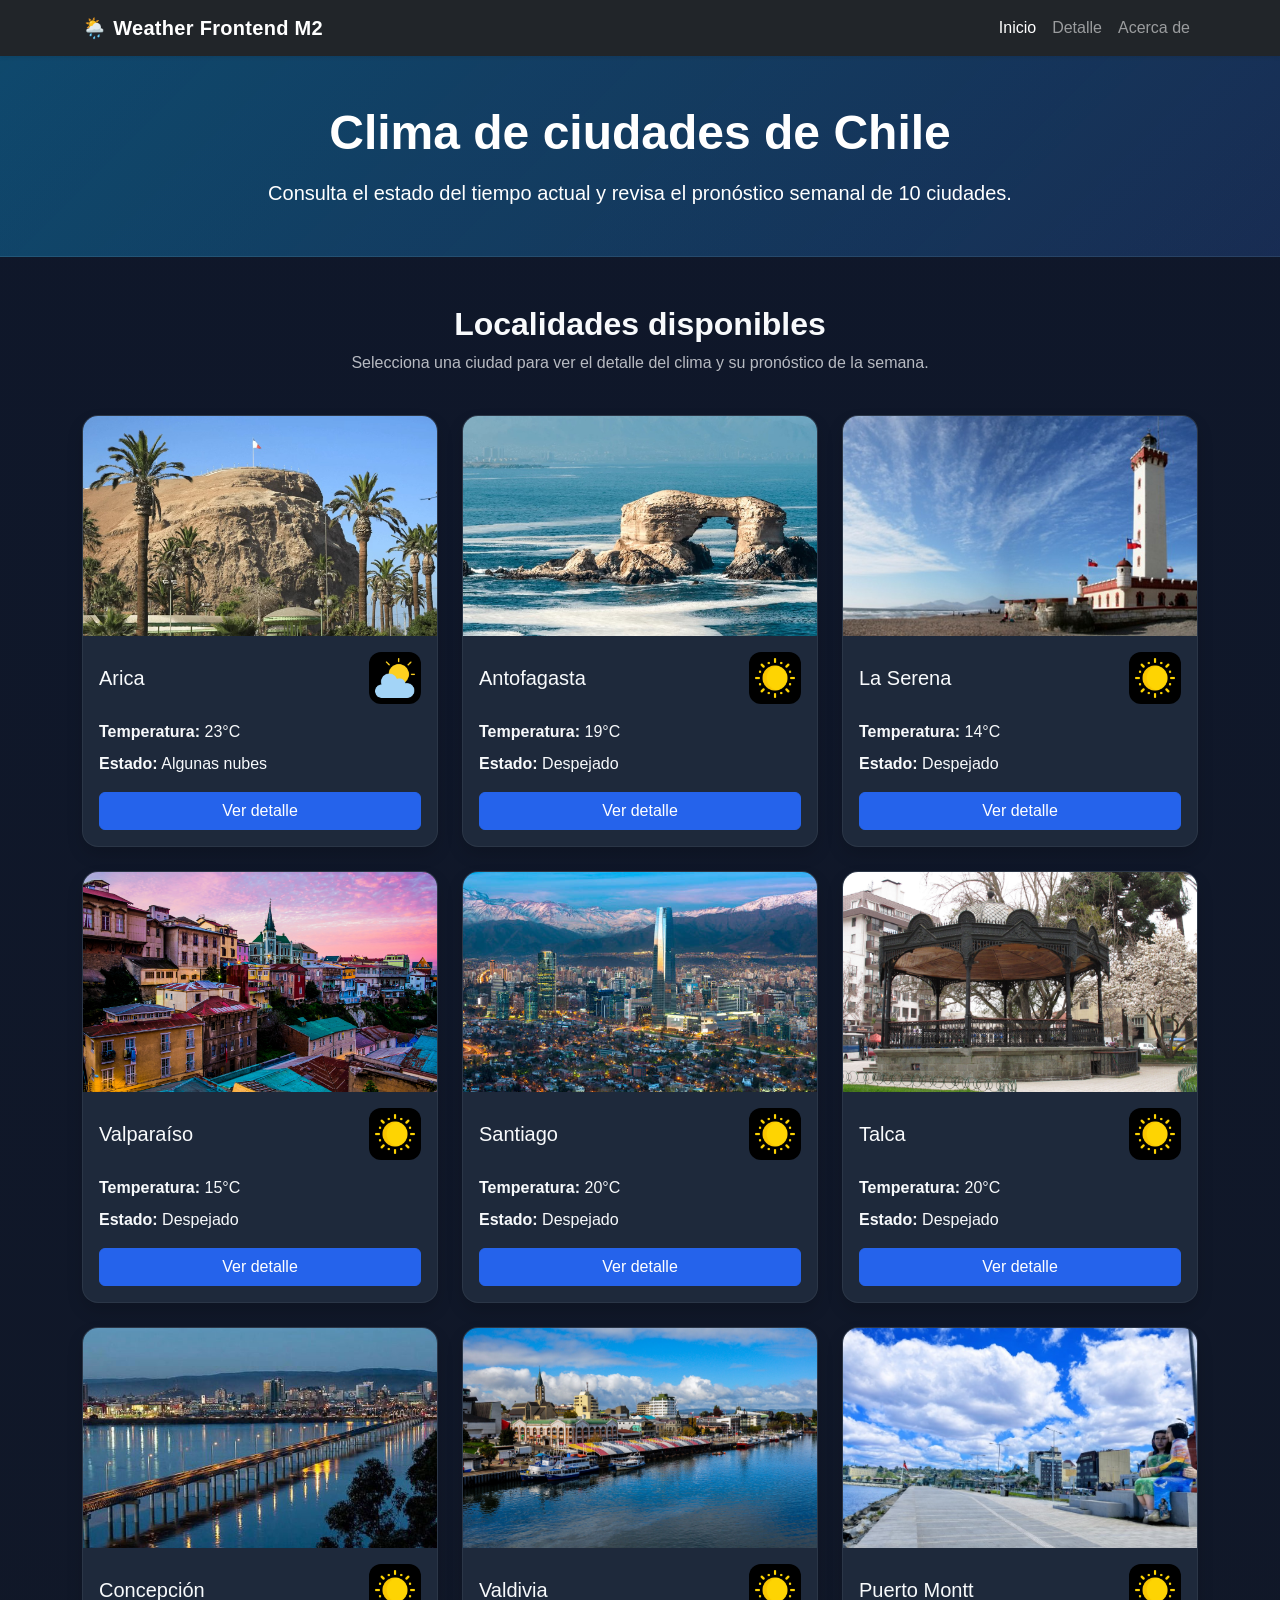
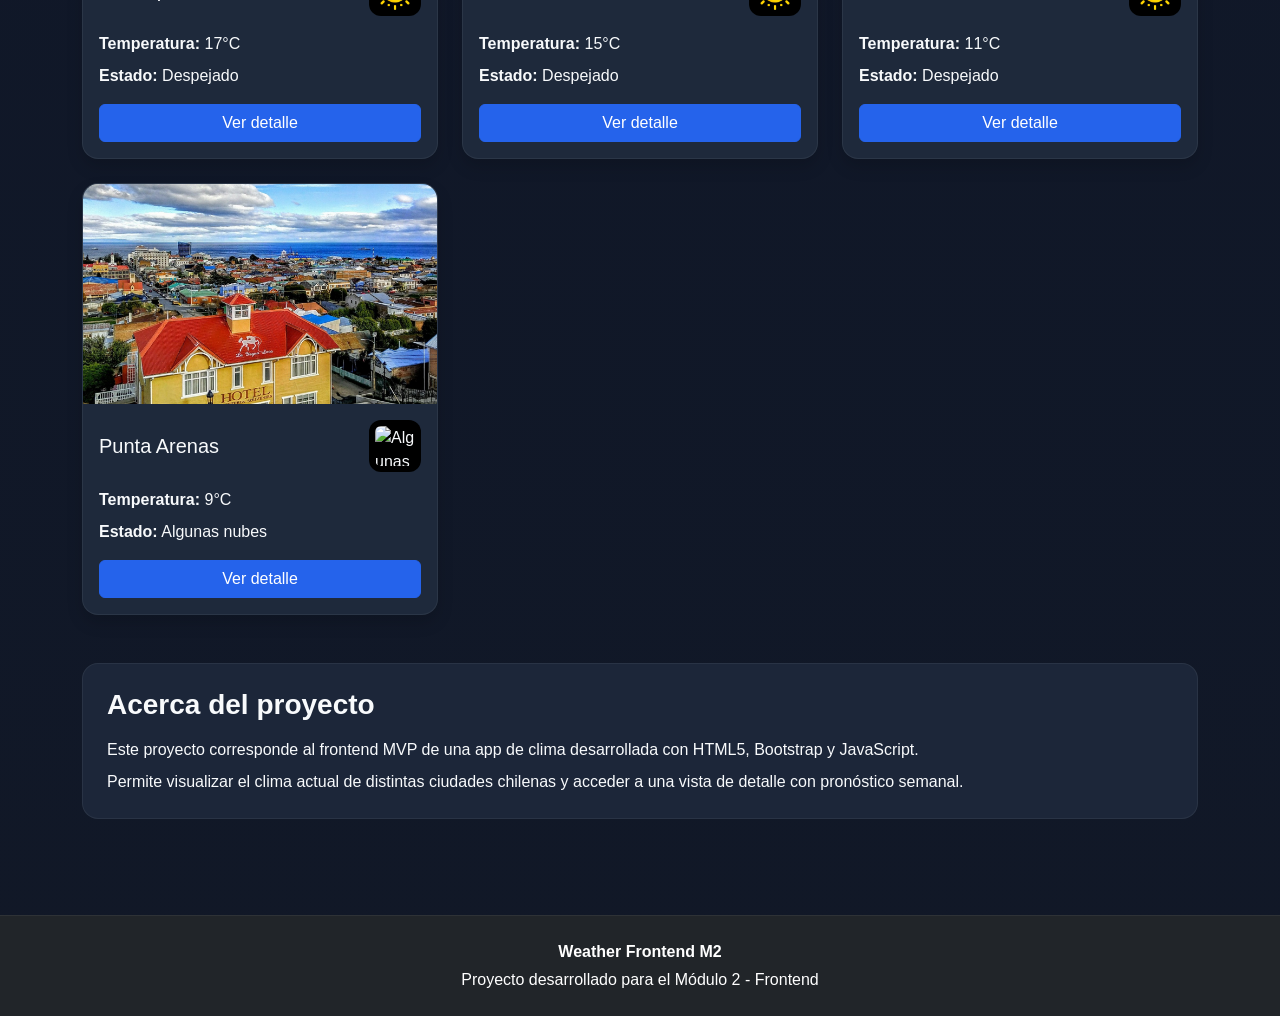
==== index.html @ e2b41e1c "crea estructura inicial del proyecto" ====
<!DOCTYPE html>
<html lang="es">
<head>
  <meta charset="UTF-8">
  <meta name="viewport" content="width=device-width, initial-scale=1.0">
  <title>Weather Frontend M2 - Inicio</title>

  <!-- Bootstrap CSS -->
  <link
    href="https://cdn.jsdelivr.net/npm/bootstrap@5.3.3/dist/css/bootstrap.min.css"
    rel="stylesheet"
  >

  <!-- CSS propio -->
  <link rel="stylesheet" href="assets/css/styles.css">
</head>
<body>

  <!-- Header -->
  <header>
    <!-- Navbar -->
    <nav class="navbar navbar-expand-lg navbar-dark bg-dark shadow-sm">
      <div class="container">
        <a class="navbar-brand fw-bold" href="index.html">🌦️ Weather Frontend M2</a>

        <button
          class="navbar-toggler"
          type="button"
          data-bs-toggle="collapse"
          data-bs-target="#menuNavbar"
          aria-controls="menuNavbar"
          aria-expanded="false"
          aria-label="Abrir menú"
        >
          <span class="navbar-toggler-icon"></span>
        </button>

        <div class="collapse navbar-collapse" id="menuNavbar">
          <ul class="navbar-nav ms-auto">
            <li class="nav-item">
              <a class="nav-link active" href="index.html">Inicio</a>
            </li>
            <li class="nav-item">
              <a class="nav-link" href="detalle.html">Detalle</a>
            </li>
            <li class="nav-item">
              <a class="nav-link" href="#acerca">Acerca de</a>
            </li>
          </ul>
        </div>
      </div>
    </nav>

    <!-- Hero / portada -->
    <section class="hero text-white text-center py-5">
      <div class="container">
        <h1 class="display-5 fw-bold mb-3">Clima de ciudades de Chile</h1>
        <p class="lead mb-0">
          Consulta el estado del tiempo actual y revisa el pronóstico semanal de 10 ciudades.
        </p>
      </div>
    </section>
  </header>

  <!-- Main -->
  <main class="py-5">
    <section class="container">
      <div class="row mb-4">
        <div class="col-12 text-center">
          <h2 class="fw-bold">Localidades disponibles</h2>
          <p class="text-light-subtle">
            Selecciona una ciudad para ver el detalle del clima y su pronóstico de la semana.
          </p>
        </div>
      </div>

      <!-- Aquí se insertan las cards con JS -->
      <div class="row g-4" id="contenedor-ciudades"></div>
    </section>

    <!-- Acerca de -->
    <section id="acerca" class="container mt-5">
      <article class="p-4 rounded-4 seccion-acerca">
        <h3 class="fw-bold mb-3">Acerca del proyecto</h3>
        <p class="mb-2">
          Este proyecto corresponde al frontend MVP de una app de clima desarrollada con HTML5,
          Bootstrap y JavaScript.
        </p>
        <p class="mb-0">
          Permite visualizar el clima actual de distintas ciudades chilenas y acceder a una vista
          de detalle con pronóstico semanal.
        </p>
      </article>
    </section>
  </main>

  <!-- Footer -->
  <footer class="bg-dark text-white py-4 mt-5">
    <div class="container text-center">
      <p class="mb-1 fw-semibold">Weather Frontend M2</p>
      <p class="mb-0">Proyecto desarrollado para el Módulo 2 - Frontend</p>
    </div>
  </footer>

  <!-- Bootstrap JS -->
  <script
    src="https://cdn.jsdelivr.net/npm/bootstrap@5.3.3/dist/js/bootstrap.bundle.min.js"
  ></script>

  <!-- JS propio -->
  <script src="assets/js/data.js"></script>
  <script src="assets/js/main.js"></script>
</body>
</html>
---- assets/css/styles.css ----
/* Estilos generales */
body {
  background: linear-gradient(180deg, #0f172a 0%, #111827 100%);
  color: #f8fafc;
  font-family: Verdana, Arial, Helvetica, sans-serif;
  min-height: 100vh;
}

/* Hero */
.hero {
  background: linear-gradient(135deg, rgba(14, 165, 233, 0.35), rgba(59, 130, 246, 0.2));
  border-bottom: 1px solid rgba(255, 255, 255, 0.08);
}

/* Navbar */
.navbar-brand {
  letter-spacing: 0.3px;
}

/* Tarjetas de ciudades */
.tarjeta-ciudad {
  background-color: #1e293b;
  border: 1px solid rgba(255, 255, 255, 0.06);
  border-radius: 1rem;
  overflow: hidden;
  transition: transform 0.2s ease, box-shadow 0.2s ease;
}

.tarjeta-ciudad:hover {
  transform: translateY(-4px);
  box-shadow: 0 12px 24px rgba(0, 0, 0, 0.28);
}

.imagen-ciudad {
  width: 100%;
  height: 220px;
  object-fit: cover;
}

.icono-clima {
  width: 52px;
  height: 52px;
  object-fit: contain;
  background-color: #000;
  padding: 6px;
  border-radius: 12px;
}

.card-title,
.card-text,
.card-body {
  color: #f8fafc;
}

/* Botones */
.btn-primary {
  background-color: #2563eb;
  border-color: #2563eb;
}

.btn-primary:hover {
  background-color: #1d4ed8;
  border-color: #1d4ed8;
}

.btn-outline-light:hover {
  color: #0f172a;
}

/* Sección acerca de */
.seccion-acerca {
  background-color: rgba(30, 41, 59, 0.92);
  border: 1px solid rgba(255, 255, 255, 0.06);
}

/* Detalle */
.detalle-card {
  background-color: #1e293b;
  border: 1px solid rgba(255, 255, 255, 0.06);
  border-radius: 1rem;
}

.imagen-detalle {
  min-height: 100%;
  max-height: 420px;
  object-fit: cover;
}

.icono-detalle {
  width: 64px;
  height: 64px;
  object-fit: contain;
  background-color: #000;
  padding: 8px;
  border-radius: 14px;
}

/* Tarjetas del pronóstico */
.tarjeta-pronostico {
  background-color: #1e293b;
  border: 1px solid rgba(255, 255, 255, 0.06);
  border-radius: 1rem;
  color: #f8fafc;
  transition: transform 0.2s ease, box-shadow 0.2s ease;
}

.tarjeta-pronostico:hover {
  transform: translateY(-3px);
  box-shadow: 0 10px 20px rgba(0, 0, 0, 0.22);
}

/* Textos secundarios */
.text-light-subtle {
  color: rgba(248, 250, 252, 0.72) !important;
}

/* Footer */
footer {
  border-top: 1px solid rgba(255, 255, 255, 0.06);
}

/* Responsive */
@media (max-width: 420px) {
  .hero {
    padding-top: 2.5rem !important;
    padding-bottom: 2.5rem !important;
  }

  .imagen-ciudad {
    height: 200px;
  }

  .icono-clima {
    width: 46px;
    height: 46px;
  }

  .icono-detalle {
    width: 56px;
    height: 56px;
  }

  .card-body {
    padding: 1rem;
  }
}
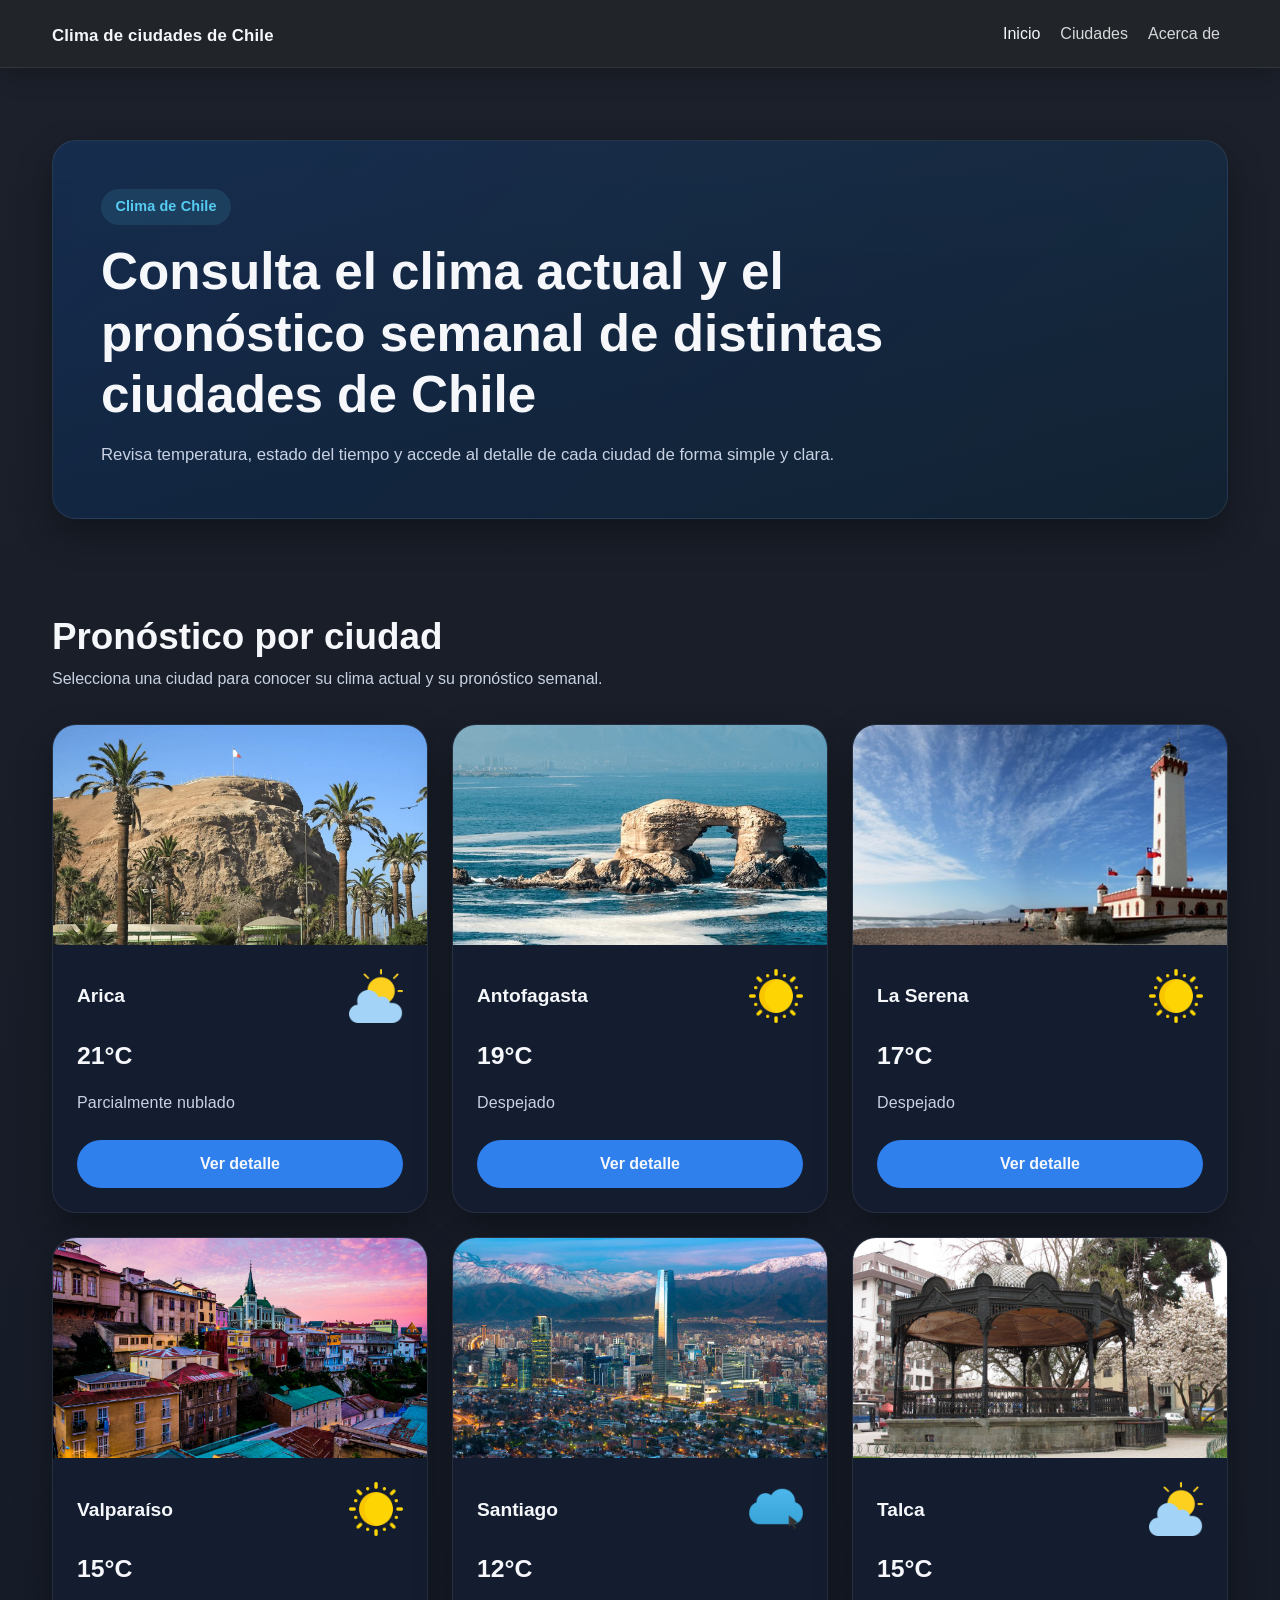
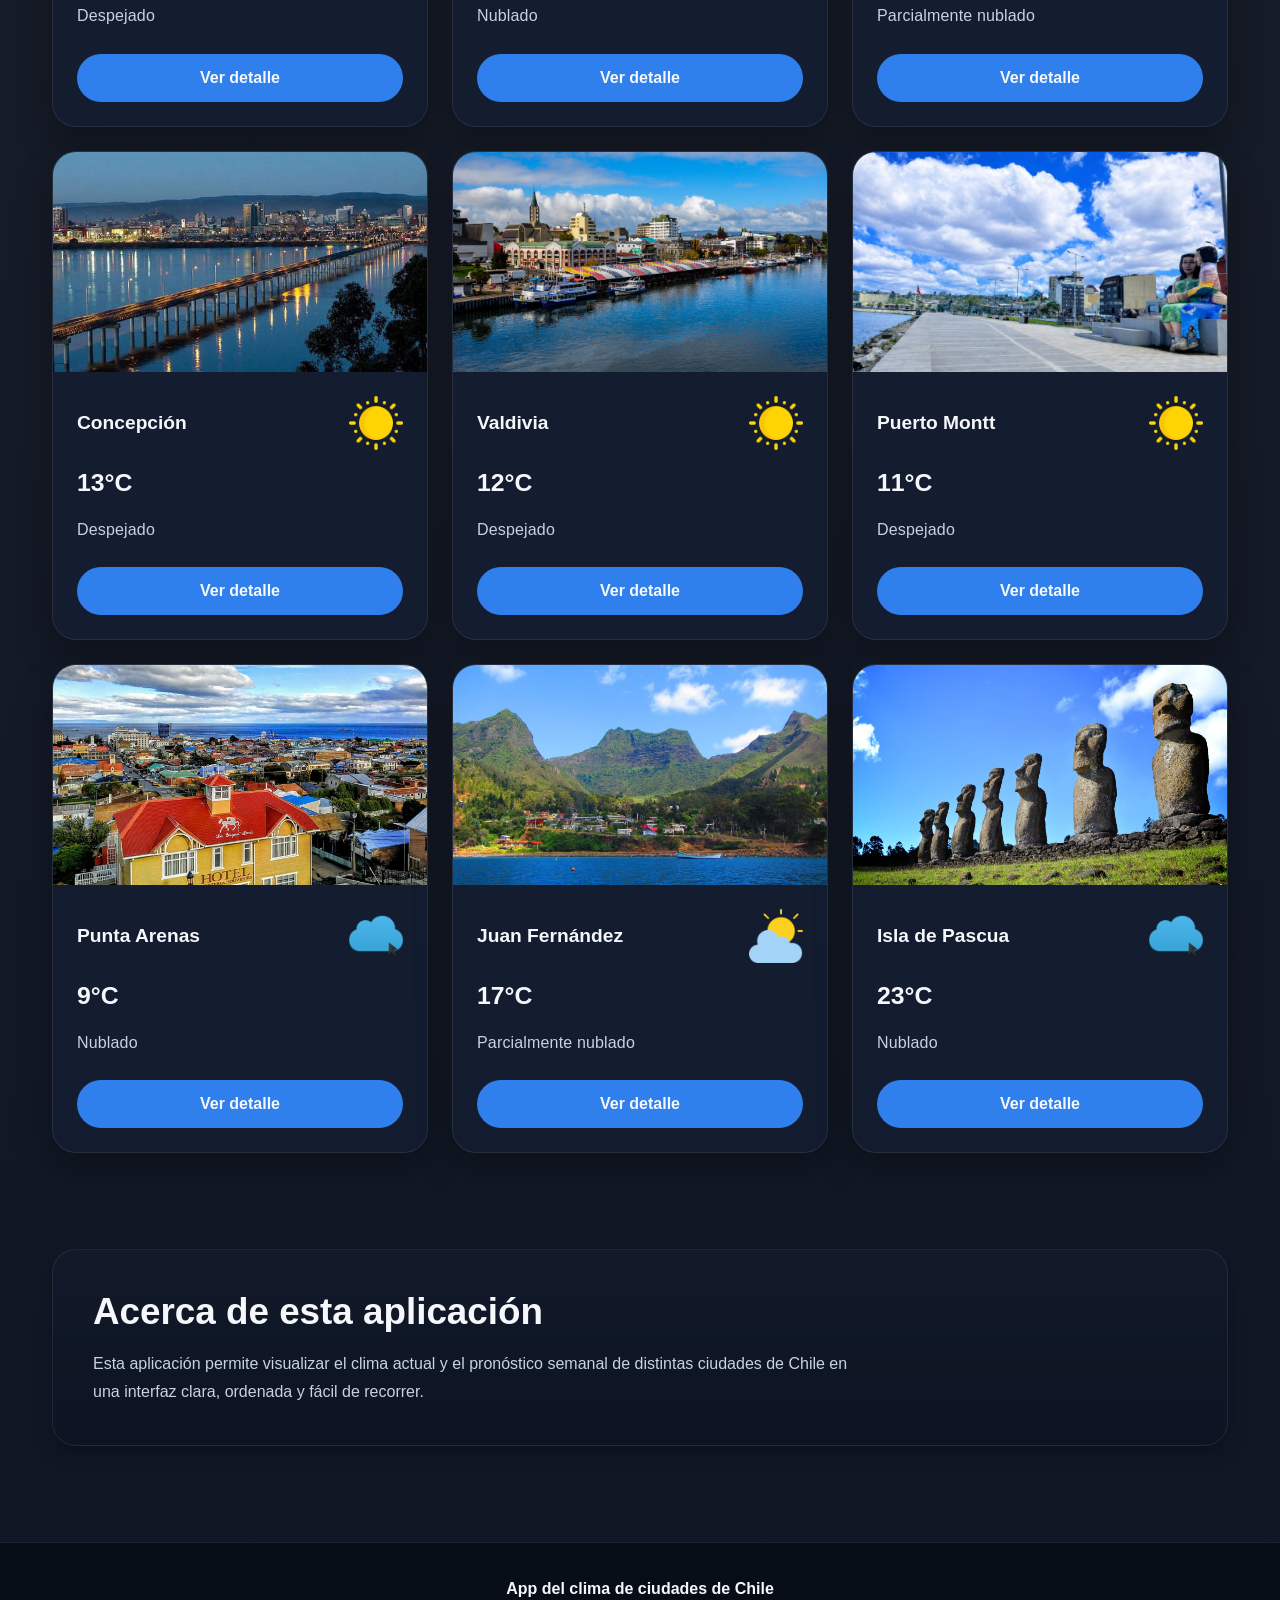
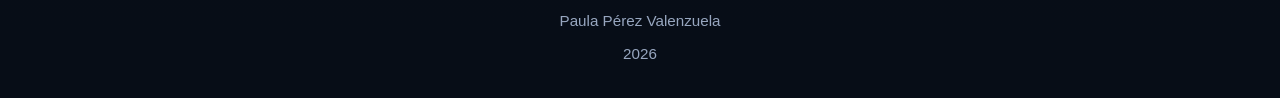
==== commit 12a23172: "implementacion de logica javascript y render dinamico de ciudades y detalle" ====
--- a/index.html
+++ b/index.html
@@ -1,104 +1,163 @@
 <!DOCTYPE html>
 <html lang="es">
 <head>
-  <meta charset="UTF-8">
-  <meta name="viewport" content="width=device-width, initial-scale=1.0">
-  <title>Weather Frontend M2 - Inicio</title>
+  <meta charset="UTF-8" />
+  <meta name="viewport" content="width=device-width, initial-scale=1.0" />
+  <title>Clima de ciudades de Chile | Pronóstico semanal</title>
+  <meta
+    name="description"
+    content="Consulta el clima actual y el pronóstico semanal de distintas ciudades de Chile."
+  />
 
   <!-- Bootstrap CSS -->
   <link
     href="https://cdn.jsdelivr.net/npm/bootstrap@5.3.3/dist/css/bootstrap.min.css"
     rel="stylesheet"
-  >
+  />
 
-  <!-- CSS propio -->
-  <link rel="stylesheet" href="assets/css/styles.css">
+  <!-- CSS compilado desde SASS -->
+  <link rel="stylesheet" href="assets/css/main.css" />
 </head>
-<body>
+<body class="weather-app">
 
-  <!-- Header -->
-  <header>
-    <!-- Navbar -->
-    <nav class="navbar navbar-expand-lg navbar-dark bg-dark shadow-sm">
-      <div class="container">
-        <a class="navbar-brand fw-bold" href="index.html">🌦️ Weather Frontend M2</a>
+  <!-- HEADER -->
+  <header class="weather-app__header site-header">
+    <nav class="navbar navbar-expand-lg navbar-dark bg-dark site-header__nav">
+      <div class="container site-header__container">
+        <a class="navbar-brand site-header__brand" href="index.html">
+          <span class="site-header__title">Clima de ciudades de Chile</span>
+        </a>
 
         <button
           class="navbar-toggler"
           type="button"
           data-bs-toggle="collapse"
-          data-bs-target="#menuNavbar"
-          aria-controls="menuNavbar"
+          data-bs-target="#siteHeaderMenu"
+          aria-controls="siteHeaderMenu"
           aria-expanded="false"
-          aria-label="Abrir menú"
+          aria-label="Abrir menú de navegación"
         >
           <span class="navbar-toggler-icon"></span>
         </button>
 
-        <div class="collapse navbar-collapse" id="menuNavbar">
-          <ul class="navbar-nav ms-auto">
-            <li class="nav-item">
-              <a class="nav-link active" href="index.html">Inicio</a>
+        <div class="collapse navbar-collapse" id="siteHeaderMenu">
+          <ul class="navbar-nav ms-auto site-header__menu">
+            <li class="nav-item site-header__item">
+              <a class="nav-link site-header__link active" aria-current="page" href="index.html">
+                Inicio
+              </a>
             </li>
-            <li class="nav-item">
-              <a class="nav-link" href="detalle.html">Detalle</a>
+            <li class="nav-item site-header__item">
+              <a class="nav-link site-header__link" href="#ciudades">
+                Ciudades
+              </a>
             </li>
-            <li class="nav-item">
-              <a class="nav-link" href="#acerca">Acerca de</a>
+            <li class="nav-item site-header__item">
+              <a class="nav-link site-header__link" href="#acerca">
+                Acerca de
+              </a>
             </li>
           </ul>
         </div>
       </div>
     </nav>
-
-    <!-- Hero / portada -->
-    <section class="hero text-white text-center py-5">
-      <div class="container">
-        <h1 class="display-5 fw-bold mb-3">Clima de ciudades de Chile</h1>
-        <p class="lead mb-0">
-          Consulta el estado del tiempo actual y revisa el pronóstico semanal de 10 ciudades.
-        </p>
-      </div>
-    </section>
   </header>
 
-  <!-- Main -->
-  <main class="py-5">
-    <section class="container">
-      <div class="row mb-4">
-        <div class="col-12 text-center">
-          <h2 class="fw-bold">Localidades disponibles</h2>
-          <p class="text-light-subtle">
-            Selecciona una ciudad para ver el detalle del clima y su pronóstico de la semana.
+  <!-- MAIN -->
+  <main class="weather-app__main">
+
+    <!-- HERO -->
+    <section class="hero" aria-labelledby="hero-title">
+      <div class="container hero__container">
+        <div class="hero__content">
+          <span class="hero__badge">Clima de Chile</span>
+          <h1 class="hero__title" id="hero-title">
+            Consulta el clima actual y el pronóstico semanal de distintas ciudades de Chile
+          </h1>
+          <p class="hero__text">
+            Revisa temperatura, estado del tiempo y accede al detalle de cada ciudad de forma simple y clara.
           </p>
         </div>
       </div>
-
-      <!-- Aquí se insertan las cards con JS -->
-      <div class="row g-4" id="contenedor-ciudades"></div>
     </section>
 
-    <!-- Acerca de -->
-    <section id="acerca" class="container mt-5">
-      <article class="p-4 rounded-4 seccion-acerca">
-        <h3 class="fw-bold mb-3">Acerca del proyecto</h3>
-        <p class="mb-2">
-          Este proyecto corresponde al frontend MVP de una app de clima desarrollada con HTML5,
-          Bootstrap y JavaScript.
-        </p>
-        <p class="mb-0">
-          Permite visualizar el clima actual de distintas ciudades chilenas y acceder a una vista
-          de detalle con pronóstico semanal.
-        </p>
-      </article>
+    <!-- SECCIÓN DE CIUDADES -->
+    <section class="places-section" id="ciudades" aria-labelledby="places-section-title">
+      <div class="container places-section__container">
+        <div class="places-section__header">
+          <h2 class="places-section__title" id="places-section-title">
+            Pronóstico por ciudad
+          </h2>
+          <p class="places-section__text">
+            Selecciona una ciudad para conocer su clima actual y su pronóstico semanal.
+          </p>
+        </div>
+
+        <!-- main.js renderiza aquí las cards -->
+        <div
+          class="row g-4 places-section__grid"
+          id="placesGrid"
+          aria-label="Listado de ciudades con información climática"
+        >
+          <!-- Ejemplo de estructura esperada para cada card renderizada con JavaScript:
+
+          <div class="col-12 col-md-6 col-lg-4">
+            <article class="place-card">
+              <img
+                class="place-card__image"
+                src="assets/img/ciudades/concepcion.jpg"
+                alt="Vista de Concepción"
+              />
+
+              <div class="place-card__body">
+                <div class="place-card__top">
+                  <h3 class="place-card__title">Concepción</h3>
+                  <img
+                    class="place-card__icon"
+                    src="assets/img/clima/soleado.png"
+                    alt="Ícono del clima"
+                  />
+                </div>
+
+                <p class="place-card__temp">13°C</p>
+                <p class="place-card__status">Despejado</p>
+
+                <div class="place-card__actions">
+                  <button class="place-card__button btn btn-primary">
+                    Ver detalle
+                  </button>
+                </div>
+              </div>
+            </article>
+          </div>
+
+          -->
+        </div>
+      </div>
     </section>
+
+    <!-- ACERCA DE -->
+    <section class="about-section" id="acerca" aria-labelledby="about-section-title">
+      <div class="container about-section__container">
+        <div class="about-section__content">
+          <h2 class="about-section__title" id="about-section-title">
+            Acerca de esta aplicación
+          </h2>
+          <p class="about-section__text">
+            Esta aplicación permite visualizar el clima actual y el pronóstico semanal de distintas ciudades de Chile en una interfaz clara, ordenada y fácil de recorrer.
+          </p>
+        </div>
+      </div>
+    </section>
+
   </main>
 
-  <!-- Footer -->
-  <footer class="bg-dark text-white py-4 mt-5">
-    <div class="container text-center">
-      <p class="mb-1 fw-semibold">Weather Frontend M2</p>
-      <p class="mb-0">Proyecto desarrollado para el Módulo 2 - Frontend</p>
+  <!-- FOOTER -->
+  <footer class="weather-app__footer site-footer">
+    <div class="container site-footer__container">
+      <p class="site-footer__text">App del clima de ciudades de Chile</p>
+      <p class="site-footer__author">Paula Pérez Valenzuela</p>
+      <p class="site-footer__year">2026</p>
     </div>
   </footer>
 
@@ -107,7 +166,7 @@
     src="https://cdn.jsdelivr.net/npm/bootstrap@5.3.3/dist/js/bootstrap.bundle.min.js"
   ></script>
 
-  <!-- JS propio -->
+  <!-- JS del proyecto -->
   <script src="assets/js/data.js"></script>
   <script src="assets/js/main.js"></script>
 </body>
--- a/assets/css/main.css
+++ b/assets/css/main.css
@@ -0,0 +1,437 @@
+*,
+*::before,
+*::after {
+  box-sizing: border-box;
+}
+
+html {
+  scroll-behavior: smooth;
+}
+
+body,
+h1,
+h2,
+h3,
+h4,
+p,
+ul,
+ol,
+figure {
+  margin: 0;
+}
+
+ul,
+ol {
+  padding: 0;
+  list-style: none;
+}
+
+img {
+  max-width: 100%;
+}
+
+button,
+input,
+textarea,
+select {
+  font: inherit;
+}
+
+body.weather-app {
+  min-height: 100vh;
+  font-family: "Segoe UI", Tahoma, Geneva, Verdana, sans-serif;
+  background: linear-gradient(180deg, rgba(8, 13, 24, 0.92) 0%, rgba(11, 18, 32, 0.98) 100%);
+  color: #f5f7fb;
+}
+
+a {
+  color: inherit;
+  text-decoration: none;
+}
+
+.container {
+  max-width: 1200px;
+}
+
+.weather-app__main {
+  overflow: hidden;
+}
+
+h1,
+h2,
+h3,
+h4 {
+  color: #f5f7fb;
+  line-height: 1.2;
+}
+
+h1 {
+  font-size: clamp(2rem, 4vw, 3.3rem);
+  font-weight: 800;
+}
+
+h2 {
+  font-size: clamp(1.6rem, 3vw, 2.3rem);
+  font-weight: 700;
+}
+
+h3 {
+  font-size: 1.2rem;
+  font-weight: 700;
+}
+
+p {
+  color: #c8d2e3;
+  line-height: 1.7;
+}
+
+.site-header__title,
+.hero__badge,
+.place-card__status,
+.forecast-card__status,
+.weather-detail__status {
+  letter-spacing: 0.01em;
+}
+
+.site-header {
+  position: sticky;
+  top: 0;
+  z-index: 1000;
+  backdrop-filter: blur(10px);
+}
+.site-header__nav {
+  border-bottom: 1px solid rgba(255, 255, 255, 0.08);
+  box-shadow: 0 8px 24px rgba(0, 0, 0, 0.18);
+}
+.site-header__container {
+  padding-top: 0.35rem;
+  padding-bottom: 0.35rem;
+}
+.site-header__brand {
+  font-weight: 700;
+}
+.site-header__title {
+  color: #f5f7fb;
+  font-size: 1.05rem;
+  font-weight: 700;
+}
+.site-header__menu {
+  gap: 0.25rem;
+}
+.site-header__link {
+  color: rgba(255, 255, 255, 0.82) !important;
+  font-weight: 500;
+  transition: color 0.3s ease;
+}
+.site-header__link:hover, .site-header__link.active {
+  color: #f5f7fb !important;
+}
+
+.weather-app__main {
+  padding-bottom: 3rem;
+}
+
+.places-section,
+.about-section,
+.detail-section,
+.forecast-section {
+  padding: 3rem 0;
+}
+
+.places-section__header,
+.detail-section__header,
+.forecast-section__header {
+  margin-bottom: 2rem;
+}
+
+.site-footer {
+  border-top: 1px solid rgba(255, 255, 255, 0.08);
+  background: rgba(7, 12, 22, 0.85);
+  padding: 2rem 0;
+}
+.site-footer__container {
+  display: flex;
+  justify-content: center;
+  align-items: center;
+  flex-direction: column;
+  gap: 0.4rem;
+  text-align: center;
+}
+.site-footer__text {
+  color: #f5f7fb;
+  font-weight: 600;
+}
+.site-footer__author, .site-footer__year {
+  color: #97a6bf;
+  font-size: 0.95rem;
+}
+
+.place-card__button,
+.weather-detail__button {
+  background-color: #2f80ed;
+  border: none;
+  color: #f5f7fb;
+  border-radius: 999px;
+  font-weight: 600;
+  padding: 0.75rem 1.35rem;
+  transition: background-color 0.3s ease, transform 0.3s ease;
+}
+.place-card__button:hover,
+.weather-detail__button:hover {
+  background-color: #1f6ed6;
+  color: #f5f7fb;
+  transform: translateY(-2px);
+}
+
+.place-card {
+  background: rgba(20, 30, 48, 0.92);
+  border: 1px solid rgba(255, 255, 255, 0.08);
+  border-radius: 1.5rem;
+  box-shadow: 0 16px 36px rgba(0, 0, 0, 0.32);
+  backdrop-filter: blur(8px);
+  height: 100%;
+  overflow: hidden;
+  transition: transform 0.3s ease, box-shadow 0.3s ease;
+}
+.place-card:hover {
+  transform: translateY(-6px);
+  box-shadow: 0 22px 48px rgba(0, 0, 0, 0.38);
+}
+.place-card__image {
+  width: 100%;
+  height: 220px;
+  object-fit: cover;
+  display: block;
+}
+.place-card__body {
+  padding: 1.5rem;
+  display: flex;
+  flex-direction: column;
+  gap: 0.75rem;
+  min-height: 220px;
+}
+.place-card__top {
+  display: flex;
+  justify-content: space-between;
+  align-items: center;
+  gap: 1rem;
+}
+.place-card__title {
+  margin: 0;
+  color: #f5f7fb;
+  font-size: 1.2rem;
+}
+.place-card__icon {
+  width: 54px;
+  height: 54px;
+  object-fit: contain;
+  flex-shrink: 0;
+}
+.place-card__temp {
+  color: #f5f7fb;
+  font-size: 1.55rem;
+  font-weight: 700;
+}
+.place-card__status {
+  color: #c8d2e3;
+  font-size: 1rem;
+}
+.place-card__actions {
+  margin-top: auto;
+  padding-top: 0.75rem;
+}
+.place-card__button {
+  width: 100%;
+}
+
+.detail-section__title {
+  margin-bottom: 0.25rem;
+}
+
+.weather-detail__card {
+  background: rgba(20, 30, 48, 0.92);
+  border: 1px solid rgba(255, 255, 255, 0.08);
+  border-radius: 1.5rem;
+  box-shadow: 0 16px 36px rgba(0, 0, 0, 0.32);
+  backdrop-filter: blur(8px);
+  overflow: hidden;
+}
+.weather-detail__image {
+  width: 100%;
+  height: 100%;
+  object-fit: cover;
+  display: block;
+  min-height: 320px;
+}
+.weather-detail__content {
+  padding: clamp(1.5rem, 3vw, 2.5rem);
+  display: flex;
+  flex-direction: column;
+  gap: 1rem;
+}
+.weather-detail__top {
+  display: flex;
+  justify-content: space-between;
+  align-items: center;
+  gap: 1rem;
+}
+.weather-detail__title {
+  font-size: clamp(1.5rem, 3vw, 2rem);
+}
+.weather-detail__icon {
+  width: 72px;
+  height: 72px;
+  object-fit: contain;
+  flex-shrink: 0;
+}
+.weather-detail__temp {
+  color: #f5f7fb;
+  font-size: 1.35rem;
+  font-weight: 700;
+}
+.weather-detail__status {
+  color: #c8d2e3;
+  font-size: 1.05rem;
+}
+.weather-detail__meta {
+  display: grid;
+  gap: 0.75rem;
+  grid-template-columns: 1fr;
+  margin-top: 0.25rem;
+}
+@media (min-width: 768px) {
+  .weather-detail__meta {
+    grid-template-columns: repeat(2, 1fr);
+  }
+}
+.weather-detail__humidity, .weather-detail__wind {
+  background: rgba(255, 255, 255, 0.04);
+  border: 1px solid rgba(255, 255, 255, 0.08);
+  border-radius: 1rem;
+  padding: 0.85rem 1rem;
+  color: #f5f7fb;
+}
+.weather-detail__actions {
+  padding-top: 0.75rem;
+}
+
+.hero {
+  padding: 4.5rem 0 3rem;
+  position: relative;
+}
+.hero--detail {
+  padding-bottom: 2.5rem;
+}
+.hero__container {
+  position: relative;
+  z-index: 1;
+}
+.hero__content {
+  background: rgba(20, 30, 48, 0.92);
+  border: 1px solid rgba(255, 255, 255, 0.08);
+  border-radius: 1.5rem;
+  box-shadow: 0 16px 36px rgba(0, 0, 0, 0.32);
+  backdrop-filter: blur(8px);
+  padding: clamp(1.5rem, 4vw, 3rem);
+  background: linear-gradient(135deg, rgba(47, 128, 237, 0.18), rgba(86, 204, 242, 0.08)), linear-gradient(180deg, rgba(17, 26, 43, 0.96), rgba(12, 20, 34, 0.98));
+}
+.hero__badge {
+  display: inline-block;
+  margin-bottom: 1rem;
+  padding: 0.45rem 0.9rem;
+  border-radius: 999px;
+  background: rgba(86, 204, 242, 0.12);
+  color: #56ccf2;
+  font-size: 0.9rem;
+  font-weight: 700;
+}
+.hero__title {
+  max-width: 900px;
+  margin-bottom: 1rem;
+}
+.hero__text {
+  max-width: 760px;
+  color: #c8d2e3;
+  font-size: 1.05rem;
+}
+
+.forecast-section__title {
+  margin-bottom: 0.35rem;
+}
+.forecast-section__text {
+  max-width: 560px;
+}
+
+.forecast-card {
+  background: rgba(20, 30, 48, 0.92);
+  border: 1px solid rgba(255, 255, 255, 0.08);
+  border-radius: 1.5rem;
+  box-shadow: 0 16px 36px rgba(0, 0, 0, 0.32);
+  backdrop-filter: blur(8px);
+  height: 100%;
+}
+.forecast-card__body {
+  padding: 1.5rem;
+  text-align: center;
+}
+.forecast-card__day {
+  margin-bottom: 1rem;
+  font-size: 1.15rem;
+}
+.forecast-card__icon {
+  width: 64px;
+  height: 64px;
+  object-fit: contain;
+  margin-bottom: 1rem;
+}
+.forecast-card__temp {
+  color: #f5f7fb;
+  margin-bottom: 0.35rem;
+}
+.forecast-card__temp--max {
+  font-weight: 700;
+}
+.forecast-card__temp--min {
+  color: #c8d2e3;
+}
+.forecast-card__status {
+  margin-top: 0.75rem;
+  color: #c8d2e3;
+  font-size: 0.96rem;
+}
+
+.places-section__title {
+  margin-bottom: 0.35rem;
+}
+.places-section__text {
+  max-width: 620px;
+}
+
+.about-section__content {
+  background: linear-gradient(180deg, rgba(18, 26, 43, 0.92), rgba(13, 20, 34, 0.98));
+  border: 1px solid rgba(255, 255, 255, 0.08);
+  border-radius: 1.5rem;
+  padding: clamp(1.5rem, 4vw, 2.5rem);
+  box-shadow: 0 8px 20px rgba(0, 0, 0, 0.28);
+}
+.about-section__title {
+  margin-bottom: 1rem;
+}
+.about-section__text {
+  max-width: 760px;
+}
+
+.hero--detail .hero__content {
+  max-width: 100%;
+}
+
+.detail-section {
+  padding-top: 2rem;
+  padding-bottom: 2rem;
+}
+
+.forecast-section {
+  padding-top: 0;
+}
+
+/*# sourceMappingURL=main.css.map */
